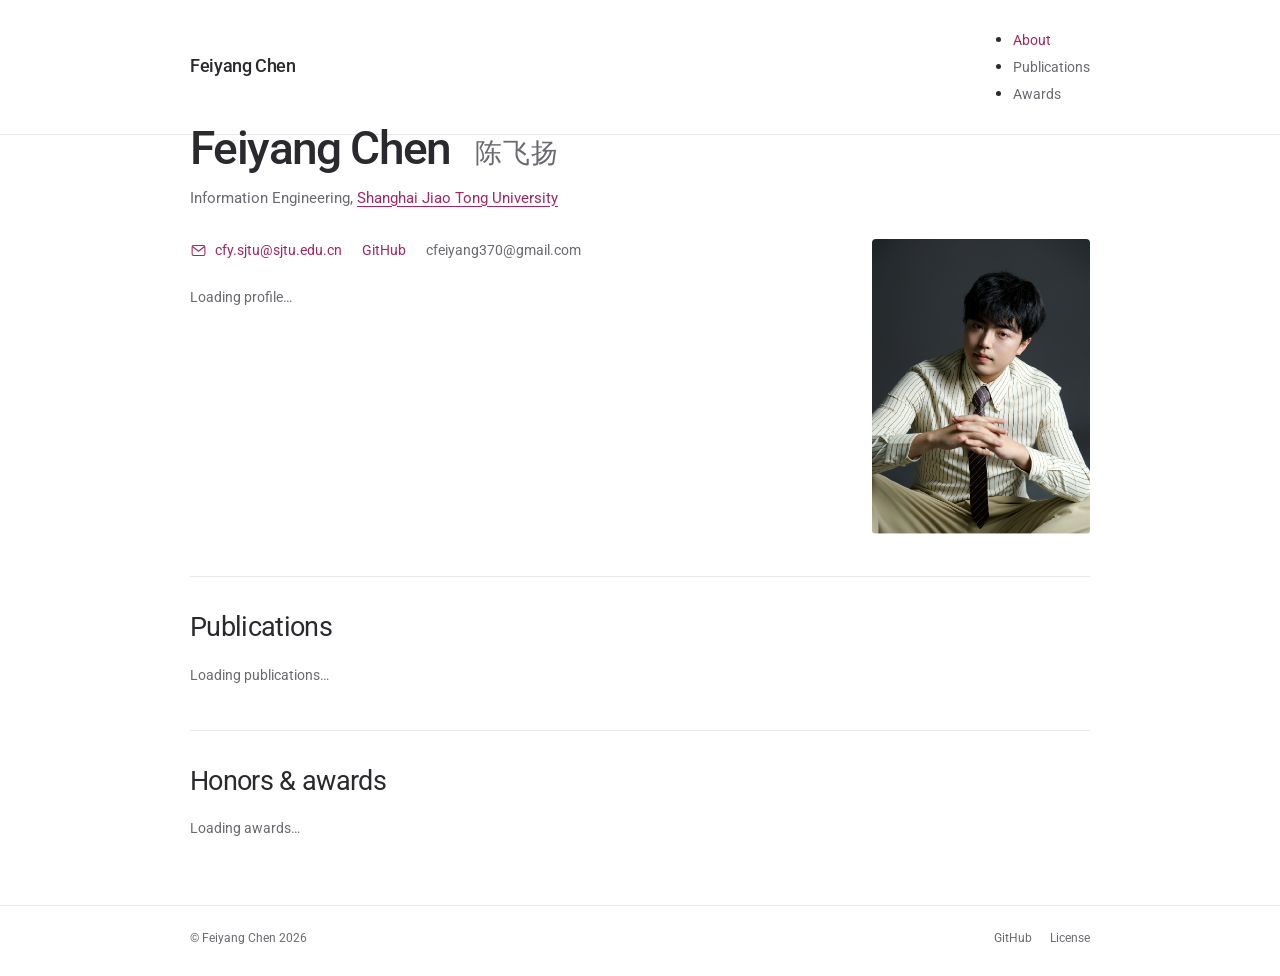
==== index.html @ 0e46f5c5 "Redesign personal homepage with al-folio inspired layout" ====
<!DOCTYPE html>
<html lang="en">
<head>
    <meta charset="utf-8" />
    <meta name="viewport" content="width=device-width, initial-scale=1" />
    <meta name="description" content="Feiyang Chen — Information Engineering undergraduate at Shanghai Jiao Tong University. Research interests, education, publications, and awards." />
    <meta name="author" content="Feiyang Chen" />
    <meta name="theme-color" content="#ffffff" />
    <title id="title">Feiyang Chen | 陈飞扬</title>
    <link rel="icon" type="image/x-icon" href="static/assets/favicon.ico" />
    <link rel="preconnect" href="https://fonts.googleapis.com" />
    <link rel="preconnect" href="https://fonts.gstatic.com" crossorigin />
    <link href="https://fonts.googleapis.com/css2?family=Roboto:ital,wght@0,400;0,500;0,700;1,400&amp;display=swap" rel="stylesheet" />
    <link href="static/css/styles.css" rel="stylesheet" />
    <link href="static/css/main.css" rel="stylesheet" />
    <script>
        window.MathJax = {
            // The local bundle needs a version-matched source for optional TeX extensions.
            loader: { paths: { mathjax: 'https://cdn.jsdelivr.net/npm/mathjax@3.2.2/es5' } },
            startup: { typeset: false },
            tex: {
                inlineMath: [['$', '$'], ['\\(', '\\)']],
                displayMath: [['$$', '$$'], ['\\[', '\\]']],
                processEscapes: false,
                processEnvironments: true,
                processRefs: true,
                tags: 'all',
                tagSide: 'right',
                tagIndent: '0.8em',
                useLabelIds: true
            }
        };
    </script>
    <script defer src="static/js/bootstrap.bundle.min.js"></script>
    <script defer src="static/js/marked.min.js"></script>
    <script defer src="static/js/js-yaml.min.js"></script>
    <script defer id="MathJax-script" src="static/js/tex-svg.js"></script>
    <script defer src="static/js/scripts.js"></script>
</head>
<body id="page-top">
    <a class="skip-link" href="#main-content">Skip to content</a>
    <header class="site-header">
        <nav class="navbar navbar-expand-md navbar-light fixed-top" id="mainNav" aria-label="Main navigation">
            <div class="site-container nav-container">
                <a id="page-top-title" class="navbar-brand" href="#home">Feiyang Chen</a>
                <button class="navbar-toggler" type="button" data-bs-toggle="collapse" data-bs-target="#navbarResponsive"
                    aria-controls="navbarResponsive" aria-expanded="false" aria-label="Toggle navigation">
                    <svg width="22" height="22" viewBox="0 0 24 24" fill="none" aria-hidden="true">
                        <path d="M4 6h16M4 12h16M4 18h16" stroke="currentColor" stroke-width="1.5" stroke-linecap="round" />
                    </svg>
                </button>
                <div class="collapse navbar-collapse" id="navbarResponsive">
                    <ul class="navbar-nav">
                        <li class="nav-item"><a class="nav-link active" href="#home">About</a></li>
                        <li class="nav-item"><a class="nav-link" href="#publications">Publications</a></li>
                        <li class="nav-item"><a class="nav-link" href="#awards">Awards</a></li>
                    </ul>
                </div>
            </div>
        </nav>
    </header>
    <main class="site-container" id="main-content" tabindex="-1">
        <div id="site-status" class="site-status" role="status" hidden></div>
        <noscript>
            <p class="site-status">Please enable JavaScript to load the full profile. You can also reach me at
                <a href="mailto:cfy.sjtu@sjtu.edu.cn">cfy.sjtu@sjtu.edu.cn</a>.</p>
        </noscript>
        <section class="profile-section" id="home" aria-labelledby="home-subtitle">
            <h1 id="home-subtitle">Feiyang Chen <span class="name-chinese" lang="zh-CN">陈飞扬</span></h1>
            <p class="profile-affiliation"><span id="top-section-bg-text">Information Engineering</span>,
                <a href="https://www.sjtu.edu.cn/">Shanghai Jiao Tong University</a>
            </p>
            <div class="profile-layout">
                <div class="profile-copy">
                    <div class="contact-links" aria-label="Contact links">
                        <a href="mailto:cfy.sjtu@sjtu.edu.cn">
                            <svg viewBox="0 0 24 24" fill="none" aria-hidden="true">
                                <rect x="3" y="5" width="18" height="14" rx="2" stroke="currentColor" stroke-width="1.5" />
                                <path d="m3 6 9 7 9-7" stroke="currentColor" stroke-width="1.5" stroke-linejoin="round" />
                            </svg>
                            <span>cfy.sjtu@sjtu.edu.cn</span>
                        </a>
                        <a href="https://github.com/chenerb">GitHub</a>
                        <a class="secondary-contact" href="mailto:cfeiyang370@gmail.com">cfeiyang370@gmail.com</a>
                    </div>
                    <div class="markdown-body" id="home-md" aria-busy="true">
                        <p class="loading-copy">Loading profile…</p>
                    </div>
                </div>
                <figure class="profile-photo">
                    <img src="static/assets/img/photo.png" alt="Portrait of Feiyang Chen" width="406" height="550" fetchpriority="high" />
                </figure>
            </div>
        </section>
        <section class="content-section" id="publications" aria-labelledby="publications-subtitle">
            <h2 id="publications-subtitle">Publications</h2>
            <div class="markdown-body" id="publications-md" aria-busy="true">
                <p class="loading-copy">Loading publications…</p>
            </div>
        </section>
        <section class="content-section" id="awards" aria-labelledby="awards-subtitle">
            <h2 id="awards-subtitle">Honors &amp; awards</h2>
            <div class="markdown-body awards-list" id="awards-md" aria-busy="true">
                <p class="loading-copy">Loading awards…</p>
            </div>
        </section>
    </main>
    <footer class="site-footer">
        <div class="site-container footer-content">
            <p id="copyright-text">&copy; Feiyang Chen 2026</p>
            <div class="footer-links">
                <a id="github-link" href="https://github.com/chenerb">GitHub</a>
                <a id="license-link" href="https://github.com/chenerb/chenerb.github.io/blob/main/LICENSE">License</a>
            </div>
        </div>
    </footer>
</body>
</html>
---- static/css/main.css ----
/* Academic layout inspired by al-folio; Bootstrap supplies navigation behavior. */
:root {
    --site-background: #ffffff;
    --site-ink: #29292e;
    --site-muted: #696970;
    --site-line: #e8e8eb;
    --site-accent: #a12662;
    --site-tint: #faf3f6;
    --site-font: "Roboto", "Helvetica Neue", Arial, "PingFang SC", "Microsoft YaHei", sans-serif;
    --bs-body-font-family: var(--site-font);
    --bs-body-color: var(--site-ink);
    --bs-body-bg: var(--site-background);
    --bs-link-color: var(--site-accent);
    --bs-link-hover-color: #7b1949;
}
html { scroll-padding-top: 88px; }
body {
    margin: 0;
    background: var(--site-background);
    color: var(--site-ink);
    font-family: var(--site-font);
    font-size: 16px;
    line-height: 1.7;
    -webkit-font-smoothing: antialiased;
}
::selection { color: var(--site-ink); background: #ecd4e0; }
h1, h2, h3, h4, h5, h6 { font-family: var(--site-font); color: var(--site-ink); }
a { color: var(--site-accent); text-decoration: none; text-underline-offset: 3px; }
a:hover { color: var(--bs-link-hover-color); text-decoration: underline; }
a:focus-visible, button:focus-visible {
    outline: 2px solid var(--site-accent);
    outline-offset: 4px;
    border-radius: 2px;
}
.site-container { width: min(900px, calc(100% - 48px)); margin-inline: auto; }
.skip-link {
    position: fixed;
    left: 16px;
    top: -60px;
    z-index: 1100;
    padding: 8px 16px;
    background: var(--site-background);
    border: 1px solid var(--site-accent);
}
.skip-link:focus { top: 12px; }
.site-header { height: 64px; }
#mainNav {
    min-height: 64px;
    padding: 10px 0;
    background: var(--site-background);
    border-bottom: 1px solid var(--site-line);
}
.nav-container { display: flex; flex-wrap: wrap; align-items: center; justify-content: space-between; }
#mainNav .navbar-brand {
    padding: 0;
    margin: 0;
    color: var(--site-ink);
    font-family: var(--site-font);
    font-size: 18px;
    font-weight: 500;
    letter-spacing: -0.02em;
}
#mainNav .navbar-brand:hover { color: var(--site-accent); text-decoration: none; }
#mainNav .navbar-collapse { flex-grow: 0; }
#mainNav .navbar-nav { gap: 22px; }
#mainNav .navbar-nav .nav-item .nav-link { padding: 6px 0; color: var(--site-muted); font-size: 14px; font-weight: 400; }
#mainNav .navbar-nav .nav-item .nav-link:hover,
#mainNav .navbar-nav .nav-item .nav-link.active { color: var(--site-accent); text-decoration: none; }
#mainNav .navbar-toggler {
    display: flex;
    align-items: center;
    justify-content: center;
    width: 40px;
    height: 40px;
    padding: 0;
    border: 0;
    color: var(--site-ink);
    box-shadow: none;
}
#mainNav .navbar-toggler:focus-visible {
    outline: 2px solid var(--site-accent);
    outline-offset: 4px;
}
#main-content:focus { outline: none; }
.profile-section { padding: 56px 0 0; }
.profile-section h1 {
    margin: 0 0 8px;
    font-size: clamp(36px, 4vw, 46px);
    font-weight: 500;
    letter-spacing: -0.035em;
    line-height: 1.25;
}
.name-chinese {
    display: inline-block;
    margin-left: 15px;
    color: var(--site-muted);
    font-size: 0.59em;
    font-weight: 400;
    letter-spacing: 0.03em;
    vertical-align: 0.06em;
}
.profile-affiliation { margin: 0; color: var(--site-muted); font-size: 15px; }
.profile-layout {
    display: grid;
    grid-template-columns: minmax(0, 1fr) 218px;
    gap: 48px;
    align-items: start;
    margin-top: 28px;
}
.profile-copy { min-width: 0; }
.profile-photo { margin: 0; }
.profile-photo img { display: block; width: 100%; height: auto; border-radius: 4px; }
.contact-links {
    display: flex;
    flex-wrap: wrap;
    align-items: center;
    column-gap: 20px;
    row-gap: 7px;
    margin-bottom: 25px;
    font-size: 14px;
    line-height: 1.6;
}
.contact-links a { display: inline-flex; align-items: center; gap: 8px; overflow-wrap: anywhere; }
.contact-links svg { width: 17px; height: 17px; flex-shrink: 0; }
.contact-links .secondary-contact { color: var(--site-muted); }
.contact-links .secondary-contact:hover { color: var(--site-accent); }
.markdown-body > :last-child { margin-bottom: 0; }
.markdown-body p { margin: 0 0 15px; }
.markdown-body a { overflow-wrap: anywhere; }
.markdown-body a, .profile-affiliation a { text-decoration: underline; }
.markdown-body strong { font-weight: 500; }
.profile-copy .markdown-body h2,
.profile-copy .markdown-body h3,
.profile-copy .markdown-body h4 { margin: 28px 0 8px; font-size: 19px; font-weight: 500; line-height: 1.4; letter-spacing: -0.015em; }
.education-period { display: block; margin-top: 3px; color: var(--site-muted); font-size: 14px; }
.content-section { margin-top: 42px; padding: 32px 0 0; border-top: 1px solid var(--site-line); }
.content-section > h2 { margin: 0 0 18px; font-size: 27px; font-weight: 400; line-height: 1.35; letter-spacing: -0.025em; }
#publications-md { color: var(--site-muted); }
.awards-list { display: grid; grid-template-columns: 64px minmax(0, 1fr); column-gap: 24px; row-gap: 24px; }
.awards-list h3 { margin: 2px 0 0; color: var(--site-muted); font-size: 15px; font-weight: 400; line-height: 1.7; }
.awards-list ul { margin: 0; padding: 0; list-style: none; }
.awards-list li + li { margin-top: 12px; }
.awards-list > p, .awards-list > .content-error { grid-column: 1 / -1; }
.loading-copy { color: var(--site-muted); font-size: 14px; }
.site-status, .content-error {
    padding: 14px 18px;
    border-left: 2px solid var(--site-accent);
    background: var(--site-tint);
    color: var(--site-ink);
    font-size: 14px;
}
.site-status:not([hidden]) { margin-top: 24px; }
.content-error p { margin-bottom: 8px; }
.content-retry { padding: 0; border: 0; color: var(--site-accent); background: transparent; font: inherit; text-decoration: underline; text-underline-offset: 3px; }
.site-footer { margin-top: 64px; padding: 22px 0 28px; border-top: 1px solid var(--site-line); color: var(--site-muted); font-size: 12px; }
.footer-content { display: flex; flex-wrap: wrap; justify-content: space-between; gap: 12px; }
.footer-content p { margin: 0; }
.footer-links { display: flex; gap: 18px; }
.site-footer a, .site-footer a:hover, .site-footer a:focus { color: var(--site-muted); }
@media (min-width: 768px) {
    #mainNav .navbar-toggler { display: none; }
}
@media (max-width: 767px) {
    .site-container { width: calc(100% - 40px); }
    #mainNav .navbar-collapse { flex-basis: 100%; }
    #mainNav .navbar-nav { gap: 2px; padding: 10px 0 8px; }
    #mainNav .navbar-nav .nav-item .nav-link { padding: 9px 0; font-size: 15px; }
    .profile-section { padding-top: 36px; }
    .profile-layout { grid-template-columns: minmax(0, 1fr) 170px; gap: 28px; }
    .contact-links { column-gap: 16px; }
}
@media (max-width: 575px) {
    .profile-section h1 { font-size: 34px; }
    .name-chinese { margin-left: 9px; font-size: 0.62em; }
    .profile-affiliation { max-width: 320px; font-size: 14px; }
    .profile-layout { grid-template-columns: minmax(0, 1fr); gap: 24px; margin-top: 24px; }
    .profile-photo { grid-row: 1; width: 154px; }
    .contact-links { margin-bottom: 22px; }
    .content-section { margin-top: 34px; padding-top: 26px; }
    .content-section > h2 { font-size: 25px; }
    .awards-list { grid-template-columns: 42px minmax(0, 1fr); gap: 20px; }
    .site-footer { margin-top: 44px; }
}
@media (prefers-reduced-motion: reduce) {
    html { scroll-behavior: auto; }
}
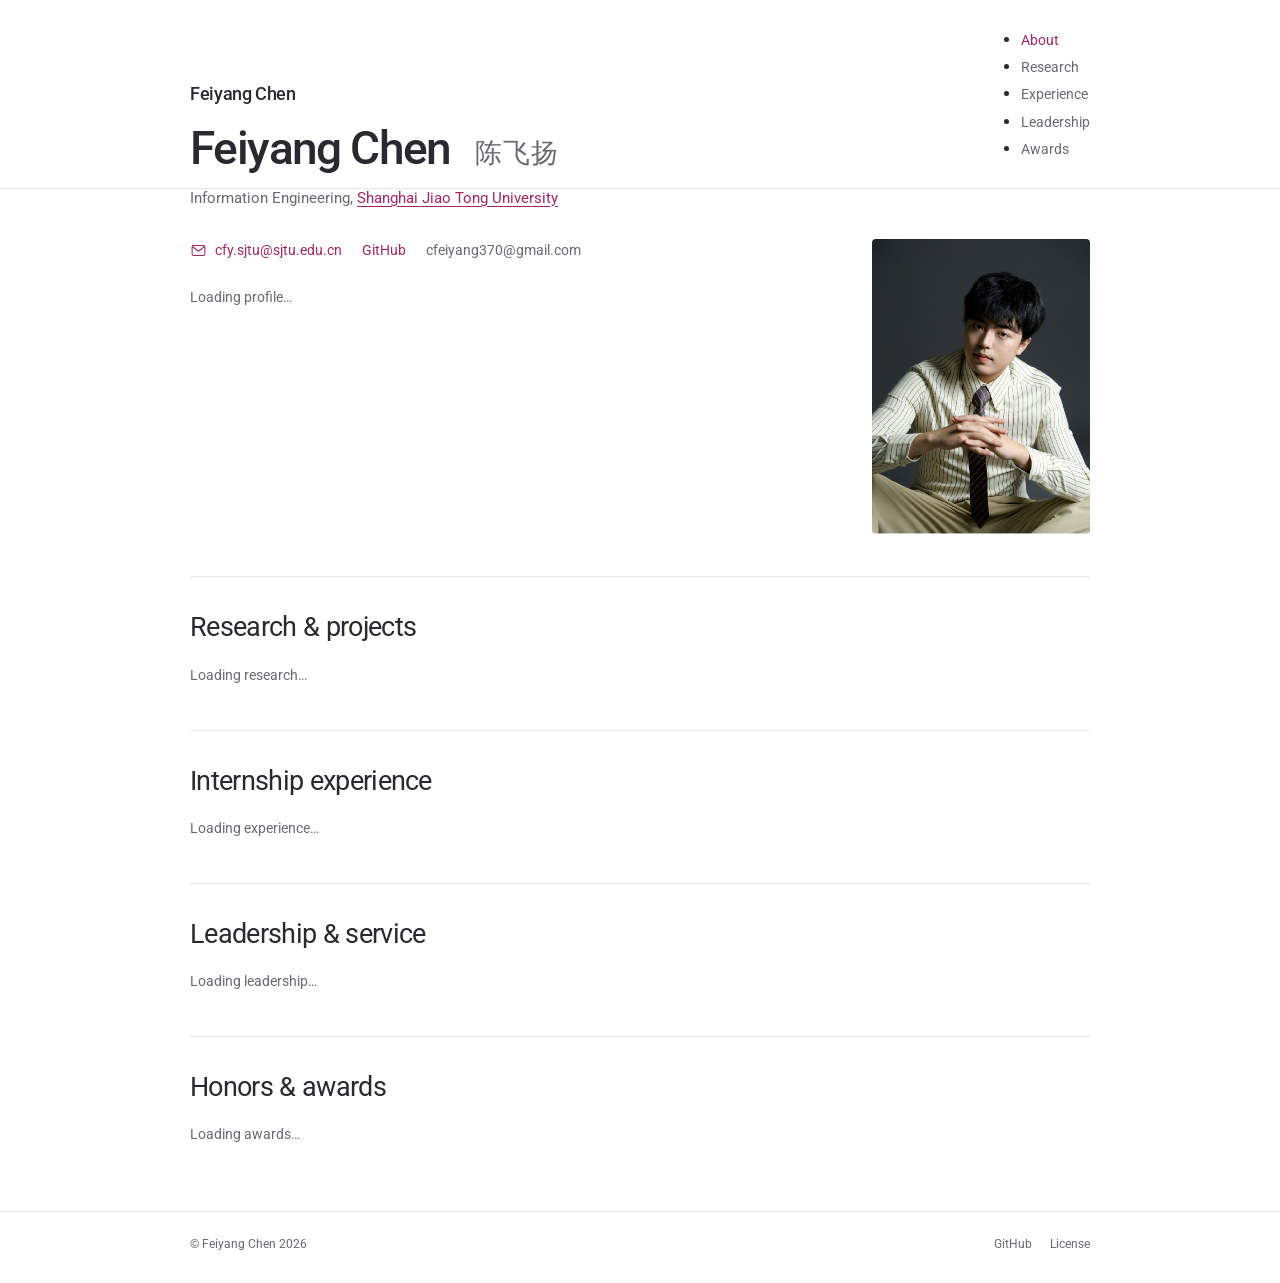
==== commit 12a83554: "Update academic homepage from October 2026 CV" ====
--- a/index.html
+++ b/index.html
@@ -3,7 +3,7 @@
 <head>
     <meta charset="utf-8" />
     <meta name="viewport" content="width=device-width, initial-scale=1" />
-    <meta name="description" content="Feiyang Chen — Information Engineering undergraduate at Shanghai Jiao Tong University. Research interests, education, publications, and awards." />
+    <meta name="description" content="Feiyang Chen — Information Engineering undergraduate at Shanghai Jiao Tong University. Multi-sensor fusion, AI agents, research projects, internships, and awards." />
     <meta name="author" content="Feiyang Chen" />
     <meta name="theme-color" content="#ffffff" />
     <title id="title">Feiyang Chen | 陈飞扬</title>
@@ -52,7 +52,9 @@
                 <div class="collapse navbar-collapse" id="navbarResponsive">
                     <ul class="navbar-nav">
                         <li class="nav-item"><a class="nav-link active" href="#home">About</a></li>
-                        <li class="nav-item"><a class="nav-link" href="#publications">Publications</a></li>
+                        <li class="nav-item"><a class="nav-link" href="#research">Research</a></li>
+                        <li class="nav-item"><a class="nav-link" href="#experience">Experience</a></li>
+                        <li class="nav-item"><a class="nav-link" href="#leadership">Leadership</a></li>
                         <li class="nav-item"><a class="nav-link" href="#awards">Awards</a></li>
                     </ul>
                 </div>
@@ -92,10 +94,22 @@
                 </figure>
             </div>
         </section>
-        <section class="content-section" id="publications" aria-labelledby="publications-subtitle">
-            <h2 id="publications-subtitle">Publications</h2>
-            <div class="markdown-body" id="publications-md" aria-busy="true">
-                <p class="loading-copy">Loading publications…</p>
+        <section class="content-section" id="research" aria-labelledby="research-subtitle">
+            <h2 id="research-subtitle">Research &amp; projects</h2>
+            <div class="markdown-body experience-list" id="research-md" aria-busy="true">
+                <p class="loading-copy">Loading research…</p>
+            </div>
+        </section>
+        <section class="content-section" id="experience" aria-labelledby="experience-subtitle">
+            <h2 id="experience-subtitle">Internship experience</h2>
+            <div class="markdown-body experience-list" id="experience-md" aria-busy="true">
+                <p class="loading-copy">Loading experience…</p>
+            </div>
+        </section>
+        <section class="content-section" id="leadership" aria-labelledby="leadership-subtitle">
+            <h2 id="leadership-subtitle">Leadership &amp; service</h2>
+            <div class="markdown-body experience-list" id="leadership-md" aria-busy="true">
+                <p class="loading-copy">Loading leadership…</p>
             </div>
         </section>
         <section class="content-section" id="awards" aria-labelledby="awards-subtitle">
--- a/static/css/main.css
+++ b/static/css/main.css
@@ -135,7 +135,11 @@
 .education-period { display: block; margin-top: 3px; color: var(--site-muted); font-size: 14px; }
 .content-section { margin-top: 42px; padding: 32px 0 0; border-top: 1px solid var(--site-line); }
 .content-section > h2 { margin: 0 0 18px; font-size: 27px; font-weight: 400; line-height: 1.35; letter-spacing: -0.025em; }
-#publications-md { color: var(--site-muted); }
+.experience-list h3 { margin: 30px 0 6px; font-size: 20px; font-weight: 500; line-height: 1.45; }
+.experience-list h3:first-child { margin-top: 0; }
+.entry-meta { display: block; margin-bottom: 14px; color: var(--site-muted); font-size: 14px; }
+.experience-list ul { padding-left: 22px; }
+.experience-list li + li { margin-top: 8px; }
 .awards-list { display: grid; grid-template-columns: 64px minmax(0, 1fr); column-gap: 24px; row-gap: 24px; }
 .awards-list h3 { margin: 2px 0 0; color: var(--site-muted); font-size: 15px; font-weight: 400; line-height: 1.7; }
 .awards-list ul { margin: 0; padding: 0; list-style: none; }
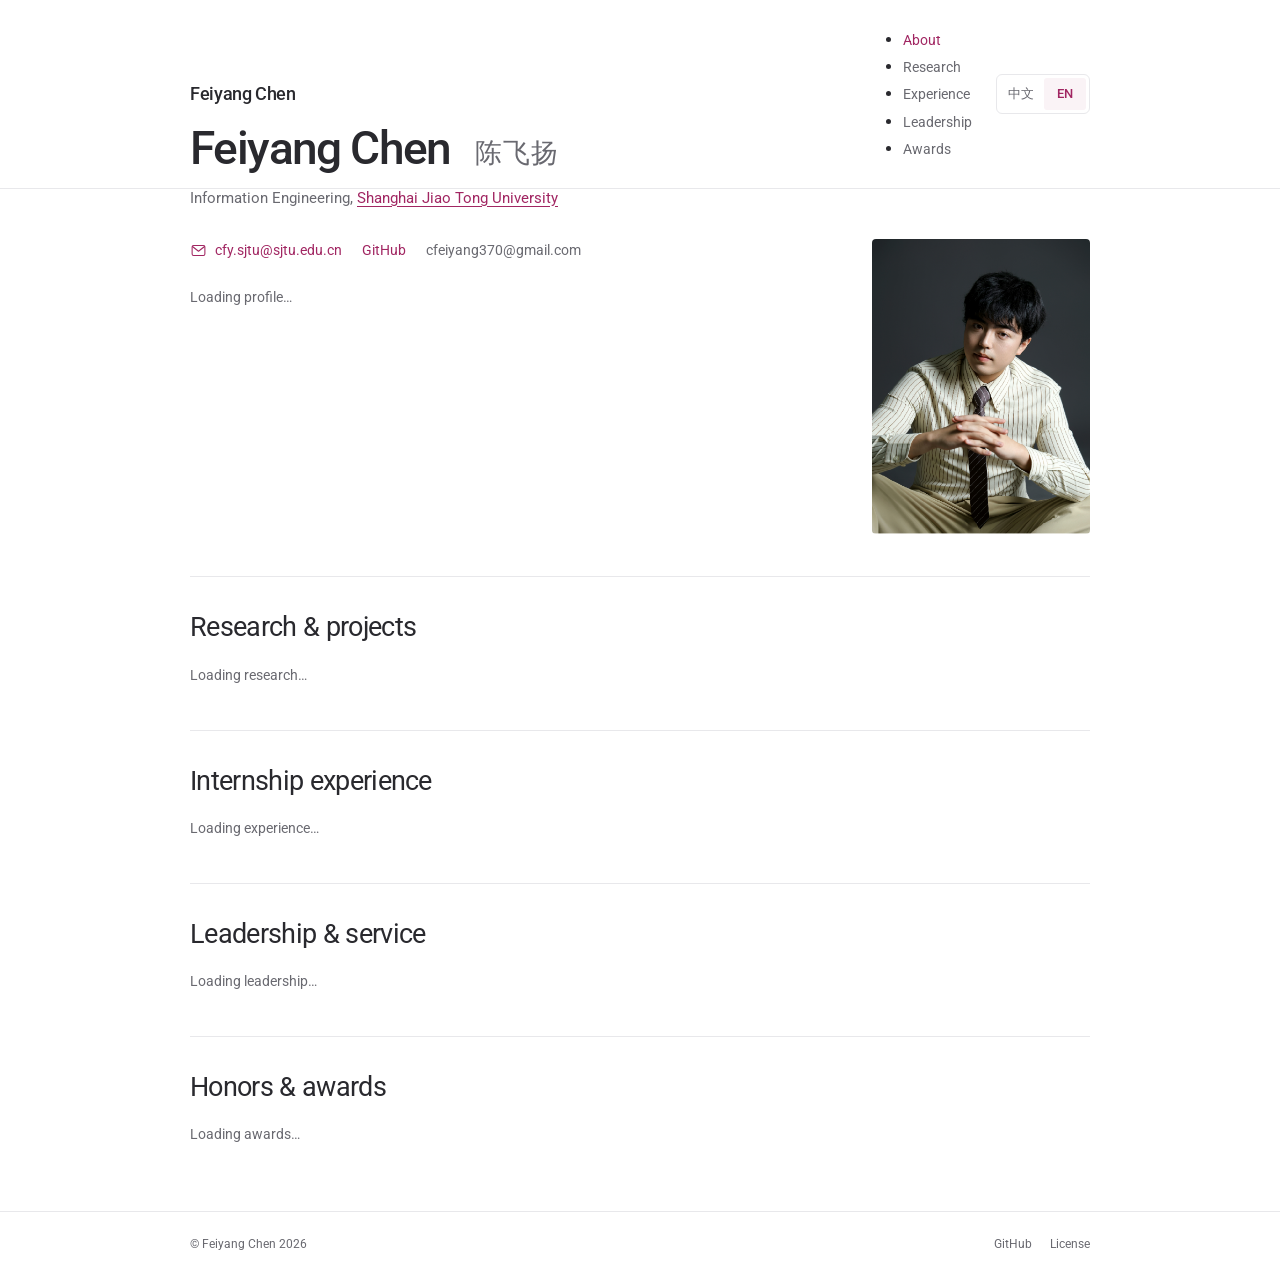
==== commit b97924e7: "Add English and Chinese homepage language switching" ====
--- a/index.html
+++ b/index.html
@@ -12,7 +12,7 @@
     <link rel="preconnect" href="https://fonts.gstatic.com" crossorigin />
     <link href="https://fonts.googleapis.com/css2?family=Roboto:ital,wght@0,400;0,500;0,700;1,400&amp;display=swap" rel="stylesheet" />
     <link href="static/css/styles.css" rel="stylesheet" />
-    <link href="static/css/main.css" rel="stylesheet" />
+    <link href="static/css/main.css?v=20261015-i18n1" rel="stylesheet" />
     <script>
         window.MathJax = {
             // The local bundle needs a version-matched source for optional TeX extensions.
@@ -35,27 +35,33 @@
     <script defer src="static/js/marked.min.js"></script>
     <script defer src="static/js/js-yaml.min.js"></script>
     <script defer id="MathJax-script" src="static/js/tex-svg.js"></script>
-    <script defer src="static/js/scripts.js"></script>
+    <script defer src="static/js/language.js?v=20261015-i18n1"></script>
+    <script defer src="static/js/scripts.js?v=20261015-i18n1"></script>
 </head>
 <body id="page-top">
-    <a class="skip-link" href="#main-content">Skip to content</a>
+    <a class="skip-link" data-i18n="skip" href="#main-content">Skip to content</a>
     <header class="site-header">
-        <nav class="navbar navbar-expand-md navbar-light fixed-top" id="mainNav" aria-label="Main navigation">
+        <nav class="navbar navbar-expand-md navbar-light fixed-top" id="mainNav" aria-label="Main navigation" data-i18n-label="navigation">
             <div class="site-container nav-container">
                 <a id="page-top-title" class="navbar-brand" href="#home">Feiyang Chen</a>
+                <div class="language-switch" role="group" aria-label="Page language" data-i18n-label="language">
+                    <button type="button" data-language="zh" lang="zh-CN" aria-pressed="false">中文</button>
+                    <button type="button" data-language="en" lang="en" aria-pressed="true">EN</button>
+                </div>
+                <span id="language-status" class="visually-hidden" role="status" aria-live="polite"></span>
                 <button class="navbar-toggler" type="button" data-bs-toggle="collapse" data-bs-target="#navbarResponsive"
-                    aria-controls="navbarResponsive" aria-expanded="false" aria-label="Toggle navigation">
+                    aria-controls="navbarResponsive" aria-expanded="false" aria-label="Toggle navigation" data-i18n-label="toggle">
                     <svg width="22" height="22" viewBox="0 0 24 24" fill="none" aria-hidden="true">
                         <path d="M4 6h16M4 12h16M4 18h16" stroke="currentColor" stroke-width="1.5" stroke-linecap="round" />
                     </svg>
                 </button>
                 <div class="collapse navbar-collapse" id="navbarResponsive">
                     <ul class="navbar-nav">
-                        <li class="nav-item"><a class="nav-link active" href="#home">About</a></li>
-                        <li class="nav-item"><a class="nav-link" href="#research">Research</a></li>
-                        <li class="nav-item"><a class="nav-link" href="#experience">Experience</a></li>
-                        <li class="nav-item"><a class="nav-link" href="#leadership">Leadership</a></li>
-                        <li class="nav-item"><a class="nav-link" href="#awards">Awards</a></li>
+                        <li class="nav-item"><a class="nav-link active" href="#home" data-i18n="about">About</a></li>
+                        <li class="nav-item"><a class="nav-link" href="#research" data-i18n="research">Research</a></li>
+                        <li class="nav-item"><a class="nav-link" href="#experience" data-i18n="experience">Experience</a></li>
+                        <li class="nav-item"><a class="nav-link" href="#leadership" data-i18n="leadership">Leadership</a></li>
+                        <li class="nav-item"><a class="nav-link" href="#awards" data-i18n="awards">Awards</a></li>
                     </ul>
                 </div>
             </div>
@@ -64,17 +70,17 @@
     <main class="site-container" id="main-content" tabindex="-1">
         <div id="site-status" class="site-status" role="status" hidden></div>
         <noscript>
-            <p class="site-status">Please enable JavaScript to load the full profile. You can also reach me at
+            <p class="site-status">请启用 JavaScript 以查看完整主页及切换语言。Please enable JavaScript to view the full profile and switch languages. Email:
                 <a href="mailto:cfy.sjtu@sjtu.edu.cn">cfy.sjtu@sjtu.edu.cn</a>.</p>
         </noscript>
         <section class="profile-section" id="home" aria-labelledby="home-subtitle">
             <h1 id="home-subtitle">Feiyang Chen <span class="name-chinese" lang="zh-CN">陈飞扬</span></h1>
-            <p class="profile-affiliation"><span id="top-section-bg-text">Information Engineering</span>,
-                <a href="https://www.sjtu.edu.cn/">Shanghai Jiao Tong University</a>
+            <p class="profile-affiliation"><span id="top-section-bg-text">Information Engineering</span><span data-i18n="affiliationSeparator">, </span>
+                <a href="https://www.sjtu.edu.cn/" data-i18n="university">Shanghai Jiao Tong University</a>
             </p>
             <div class="profile-layout">
                 <div class="profile-copy">
-                    <div class="contact-links" aria-label="Contact links">
+                    <div class="contact-links" aria-label="Contact links" data-i18n-label="contact">
                         <a href="mailto:cfy.sjtu@sjtu.edu.cn">
                             <svg viewBox="0 0 24 24" fill="none" aria-hidden="true">
                                 <rect x="3" y="5" width="18" height="14" rx="2" stroke="currentColor" stroke-width="1.5" />
@@ -95,25 +101,25 @@
             </div>
         </section>
         <section class="content-section" id="research" aria-labelledby="research-subtitle">
-            <h2 id="research-subtitle">Research &amp; projects</h2>
+            <h2 id="research-subtitle" data-i18n="researchTitle">Research &amp; projects</h2>
             <div class="markdown-body experience-list" id="research-md" aria-busy="true">
                 <p class="loading-copy">Loading research…</p>
             </div>
         </section>
         <section class="content-section" id="experience" aria-labelledby="experience-subtitle">
-            <h2 id="experience-subtitle">Internship experience</h2>
+            <h2 id="experience-subtitle" data-i18n="experienceTitle">Internship experience</h2>
             <div class="markdown-body experience-list" id="experience-md" aria-busy="true">
                 <p class="loading-copy">Loading experience…</p>
             </div>
         </section>
         <section class="content-section" id="leadership" aria-labelledby="leadership-subtitle">
-            <h2 id="leadership-subtitle">Leadership &amp; service</h2>
+            <h2 id="leadership-subtitle" data-i18n="leadershipTitle">Leadership &amp; service</h2>
             <div class="markdown-body experience-list" id="leadership-md" aria-busy="true">
                 <p class="loading-copy">Loading leadership…</p>
             </div>
         </section>
         <section class="content-section" id="awards" aria-labelledby="awards-subtitle">
-            <h2 id="awards-subtitle">Honors &amp; awards</h2>
+            <h2 id="awards-subtitle" data-i18n="awardsTitle">Honors &amp; awards</h2>
             <div class="markdown-body awards-list" id="awards-md" aria-busy="true">
                 <p class="loading-copy">Loading awards…</p>
             </div>
@@ -124,7 +130,7 @@
             <p id="copyright-text">&copy; Feiyang Chen 2026</p>
             <div class="footer-links">
                 <a id="github-link" href="https://github.com/chenerb">GitHub</a>
-                <a id="license-link" href="https://github.com/chenerb/chenerb.github.io/blob/main/LICENSE">License</a>
+                <a id="license-link" data-i18n="license" href="https://github.com/chenerb/chenerb.github.io/blob/main/LICENSE">License</a>
             </div>
         </div>
     </footer>
--- a/static/css/main.css
+++ b/static/css/main.css
@@ -188,3 +188,39 @@
 @media (prefers-reduced-motion: reduce) {
     html { scroll-behavior: auto; }
 }
+
+/* The language control stays visible alongside the mobile menu button. */
+#mainNav .navbar-brand { margin-right: auto; }
+#mainNav .navbar-collapse { order: 1; }
+.language-switch {
+    order: 2;
+    display: inline-flex;
+    flex-shrink: 0;
+    margin-left: 24px;
+    padding: 3px;
+    gap: 2px;
+    border: 1px solid var(--site-line);
+    border-radius: 6px;
+}
+.language-switch button {
+    min-width: 42px;
+    min-height: 32px;
+    border: 0;
+    border-radius: 3px;
+    padding: 4px 8px;
+    color: var(--site-muted);
+    background: transparent;
+    font: inherit;
+    font-size: 13px;
+    line-height: 1.5;
+}
+.language-switch button:hover { color: var(--site-accent); background: var(--site-tint); }
+.language-switch button[aria-pressed="true"] { color: var(--site-accent); background: var(--site-tint); font-weight: 500; }
+.language-switch button.is-loading { text-decoration: underline; text-underline-offset: 4px; }
+html[lang="zh-CN"] .markdown-body { line-height: 1.85; }
+@media (max-width: 767px) {
+    .language-switch { order: 1; margin-left: 12px; }
+    .language-switch button { min-width: 38px; min-height: 36px; }
+    #mainNav .navbar-toggler { order: 2; margin-left: 8px; }
+    #mainNav .navbar-collapse { order: 3; }
+}
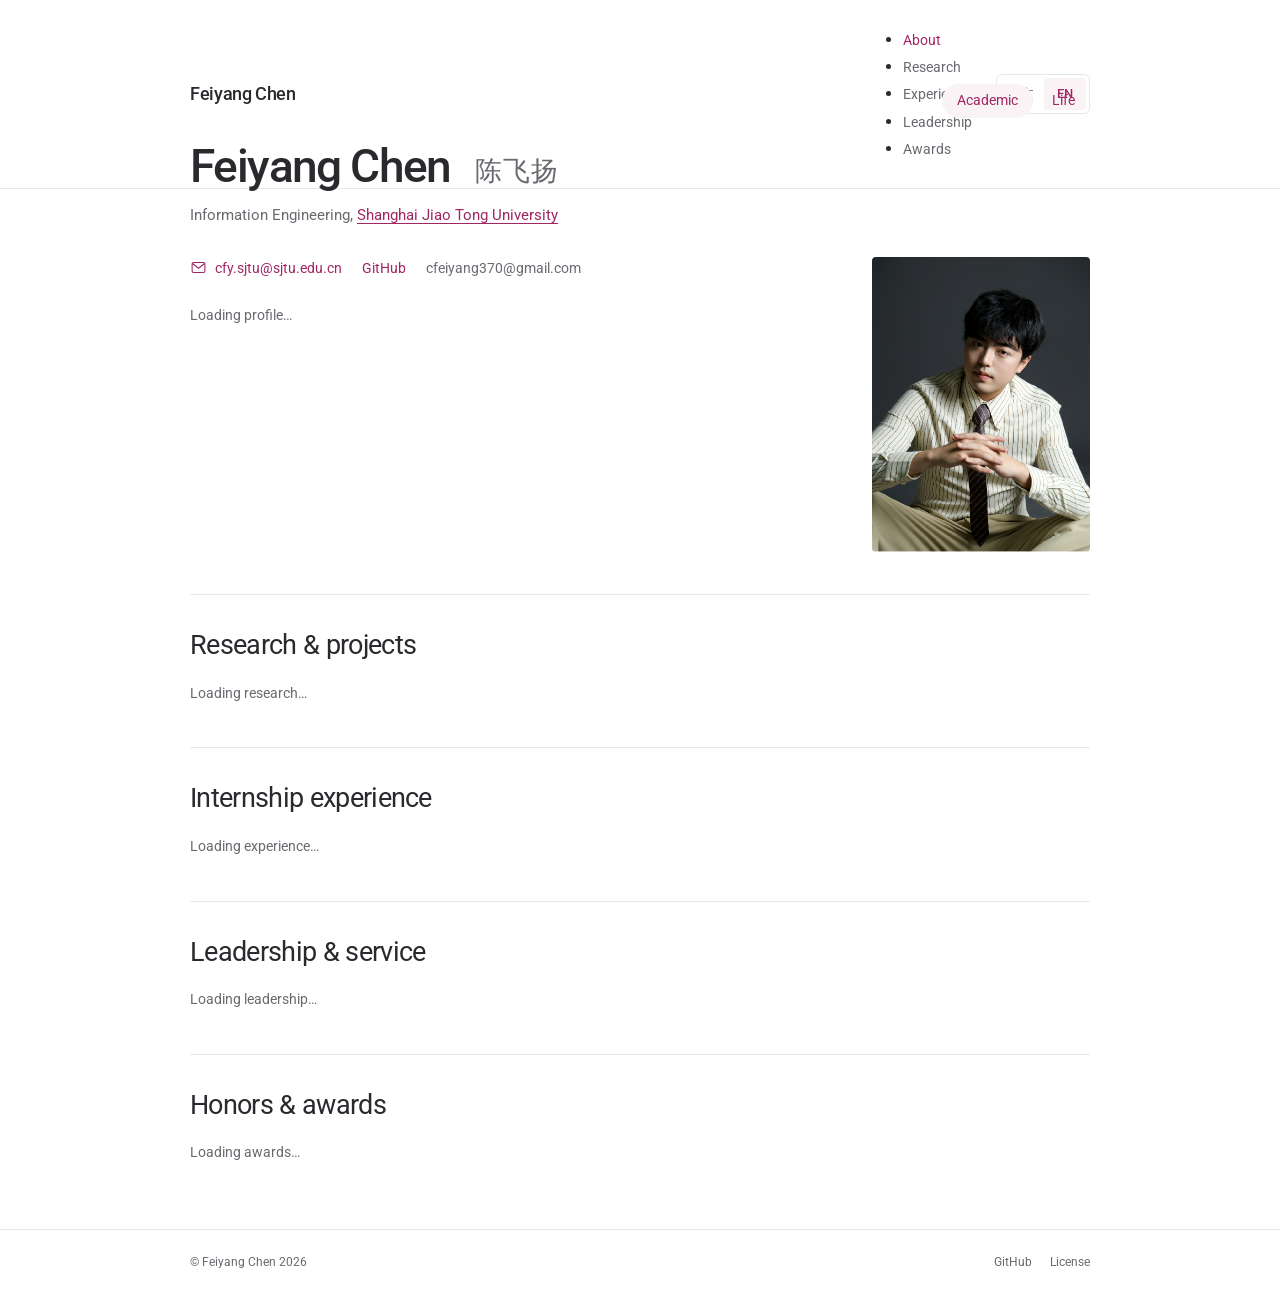
==== commit d4350c3b: "Add bilingual lifestyle page alongside academic homepage" ====
--- a/index.html
+++ b/index.html
@@ -12,7 +12,7 @@
     <link rel="preconnect" href="https://fonts.gstatic.com" crossorigin />
     <link href="https://fonts.googleapis.com/css2?family=Roboto:ital,wght@0,400;0,500;0,700;1,400&amp;display=swap" rel="stylesheet" />
     <link href="static/css/styles.css" rel="stylesheet" />
-    <link href="static/css/main.css?v=20261015-i18n1" rel="stylesheet" />
+    <link href="static/css/main.css?v=20261017-life1" rel="stylesheet" />
     <script>
         window.MathJax = {
             // The local bundle needs a version-matched source for optional TeX extensions.
@@ -35,8 +35,8 @@
     <script defer src="static/js/marked.min.js"></script>
     <script defer src="static/js/js-yaml.min.js"></script>
     <script defer id="MathJax-script" src="static/js/tex-svg.js"></script>
-    <script defer src="static/js/language.js?v=20261015-i18n1"></script>
-    <script defer src="static/js/scripts.js?v=20261015-i18n1"></script>
+    <script defer src="static/js/language.js?v=20261017-life1"></script>
+    <script defer src="static/js/scripts.js?v=20261017-life1"></script>
 </head>
 <body id="page-top">
     <a class="skip-link" data-i18n="skip" href="#main-content">Skip to content</a>
@@ -68,6 +68,10 @@
         </nav>
     </header>
     <main class="site-container" id="main-content" tabindex="-1">
+        <nav class="page-mode" aria-label="Page style" data-i18n-label="pageStyle">
+            <a href="index.html" aria-current="page" data-i18n="academic" data-page-link="index.html">Academic</a>
+            <a href="life.html" data-i18n="life" data-page-link="life.html">Life</a>
+        </nav>
         <div id="site-status" class="site-status" role="status" hidden></div>
         <noscript>
             <p class="site-status">请启用 JavaScript 以查看完整主页及切换语言。Please enable JavaScript to view the full profile and switch languages. Email:
--- a/static/css/main.css
+++ b/static/css/main.css
@@ -224,3 +224,9 @@
     #mainNav .navbar-toggler { order: 2; margin-left: 8px; }
     #mainNav .navbar-collapse { order: 3; }
 }
+
+/* Page styles are separate destinations; the academic content remains unchanged. */
+.page-mode { display: flex; justify-content: flex-end; gap: 4px; padding-top: 20px; }
+.page-mode a { padding: 5px 15px; border-radius: 24px; font-size: 14px; }
+.page-mode a[aria-current="page"] { background: var(--site-tint); }
+.page-mode + #site-status[hidden] + noscript + .profile-section { padding-top: 20px; }
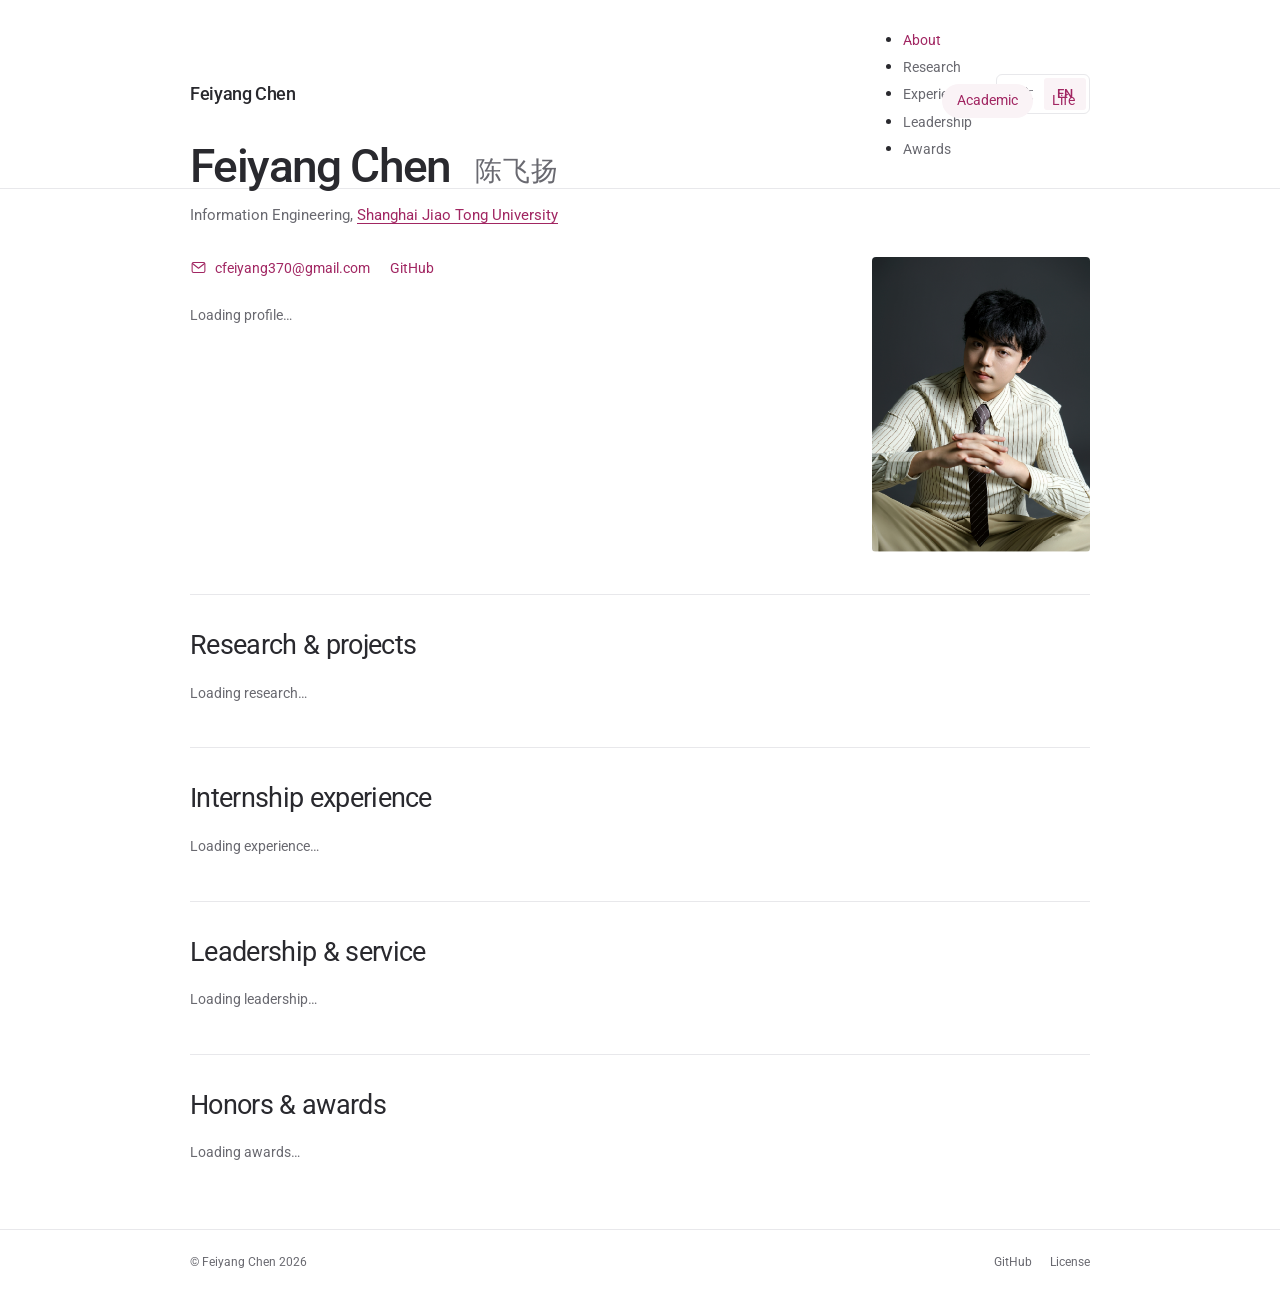
==== commit 9ff37d16: "Use Gmail as the primary contact on both homepages" ====
--- a/index.html
+++ b/index.html
@@ -75,7 +75,7 @@
         <div id="site-status" class="site-status" role="status" hidden></div>
         <noscript>
             <p class="site-status">请启用 JavaScript 以查看完整主页及切换语言。Please enable JavaScript to view the full profile and switch languages. Email:
-                <a href="mailto:cfy.sjtu@sjtu.edu.cn">cfy.sjtu@sjtu.edu.cn</a>.</p>
+                <a href="mailto:cfeiyang370@gmail.com">cfeiyang370@gmail.com</a>.</p>
         </noscript>
         <section class="profile-section" id="home" aria-labelledby="home-subtitle">
             <h1 id="home-subtitle">Feiyang Chen <span class="name-chinese" lang="zh-CN">陈飞扬</span></h1>
@@ -85,15 +85,14 @@
             <div class="profile-layout">
                 <div class="profile-copy">
                     <div class="contact-links" aria-label="Contact links" data-i18n-label="contact">
-                        <a href="mailto:cfy.sjtu@sjtu.edu.cn">
+                        <a href="mailto:cfeiyang370@gmail.com">
                             <svg viewBox="0 0 24 24" fill="none" aria-hidden="true">
                                 <rect x="3" y="5" width="18" height="14" rx="2" stroke="currentColor" stroke-width="1.5" />
                                 <path d="m3 6 9 7 9-7" stroke="currentColor" stroke-width="1.5" stroke-linejoin="round" />
                             </svg>
-                            <span>cfy.sjtu@sjtu.edu.cn</span>
+                            <span>cfeiyang370@gmail.com</span>
                         </a>
                         <a href="https://github.com/chenerb">GitHub</a>
-                        <a class="secondary-contact" href="mailto:cfeiyang370@gmail.com">cfeiyang370@gmail.com</a>
                     </div>
                     <div class="markdown-body" id="home-md" aria-busy="true">
                         <p class="loading-copy">Loading profile…</p>
